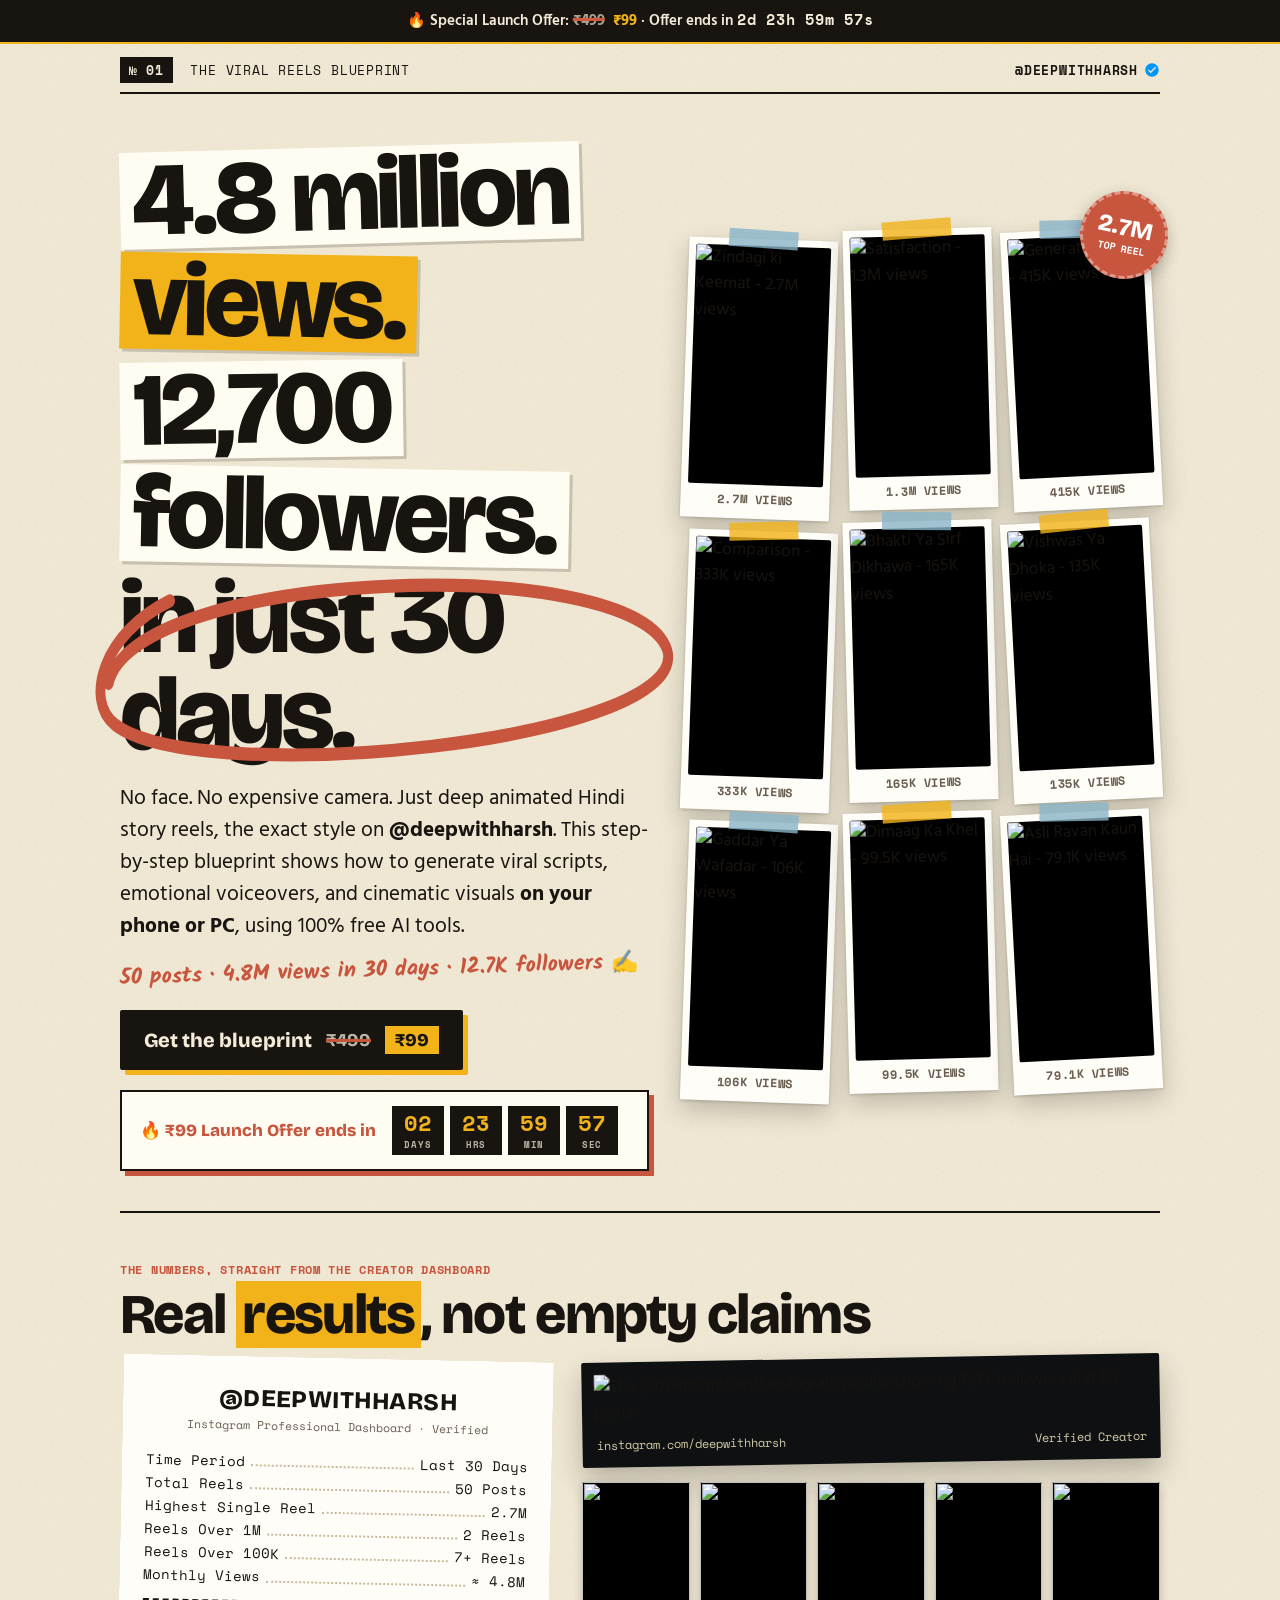
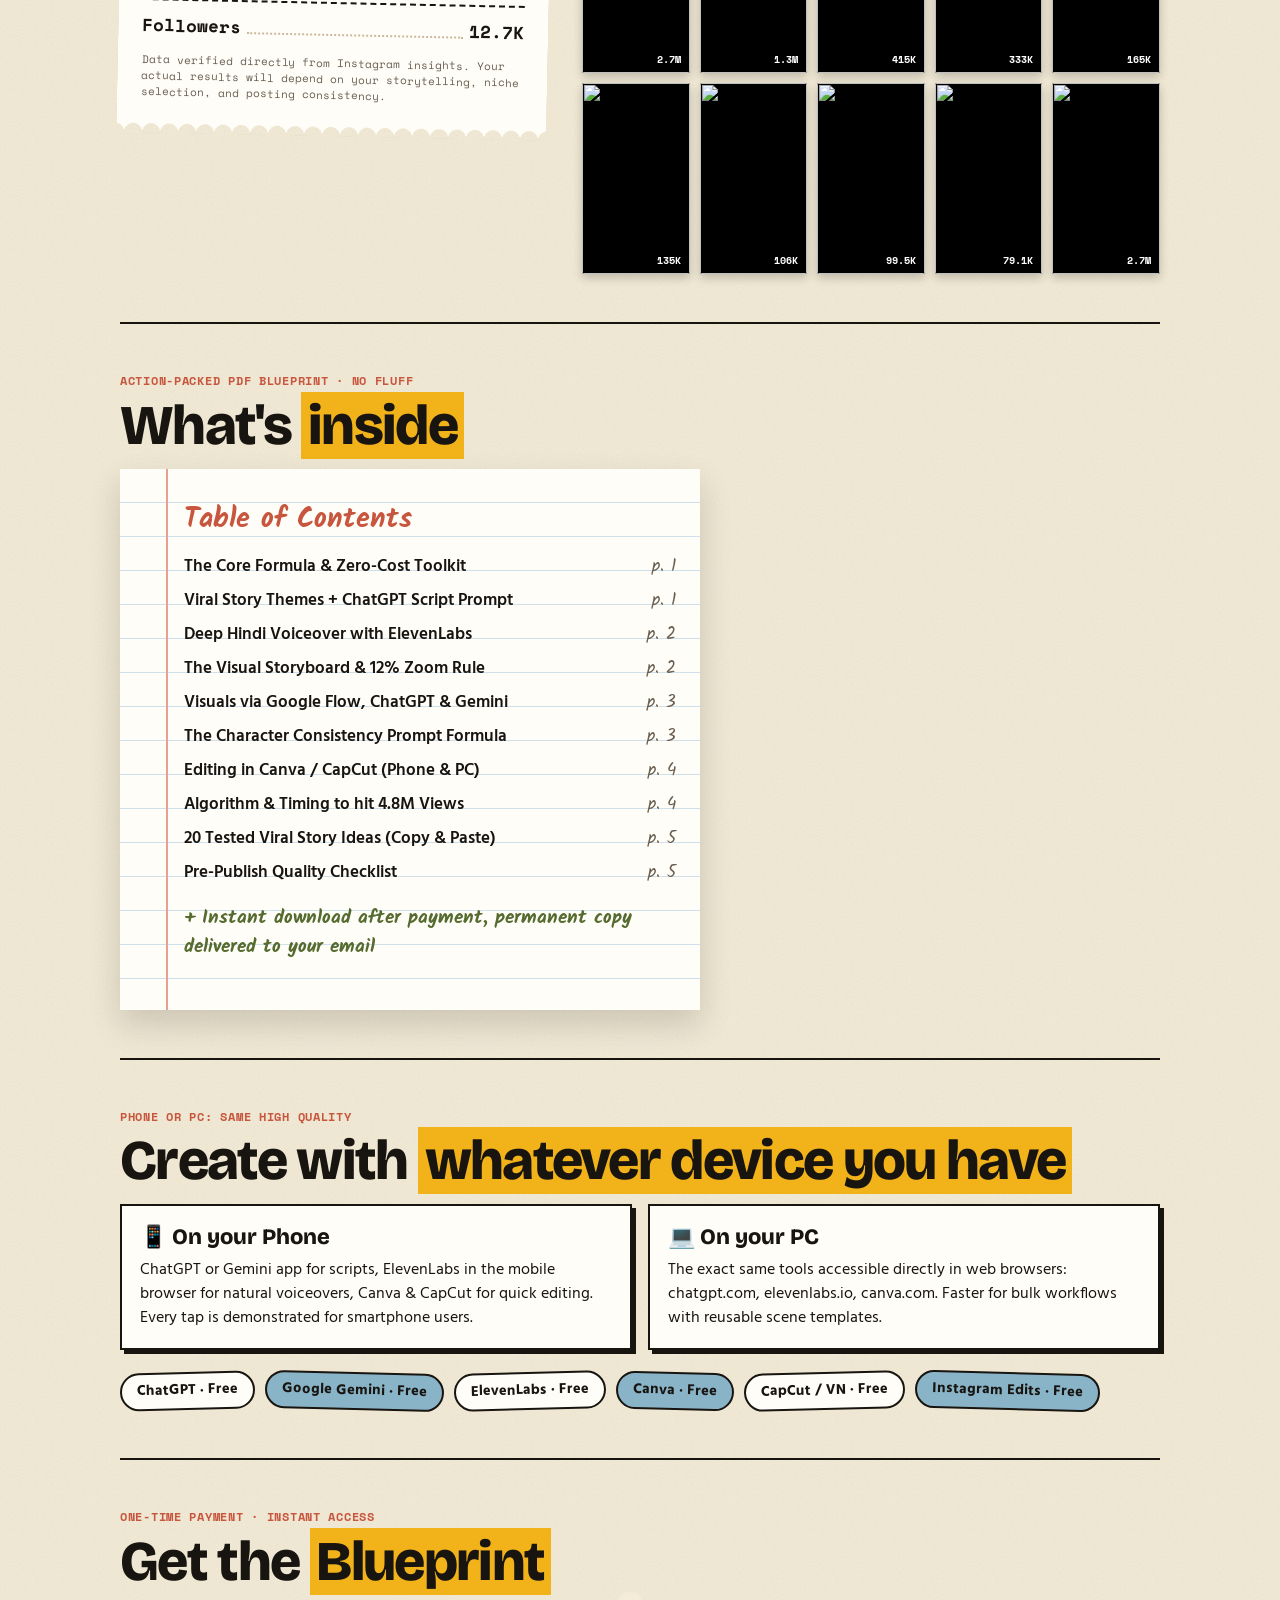
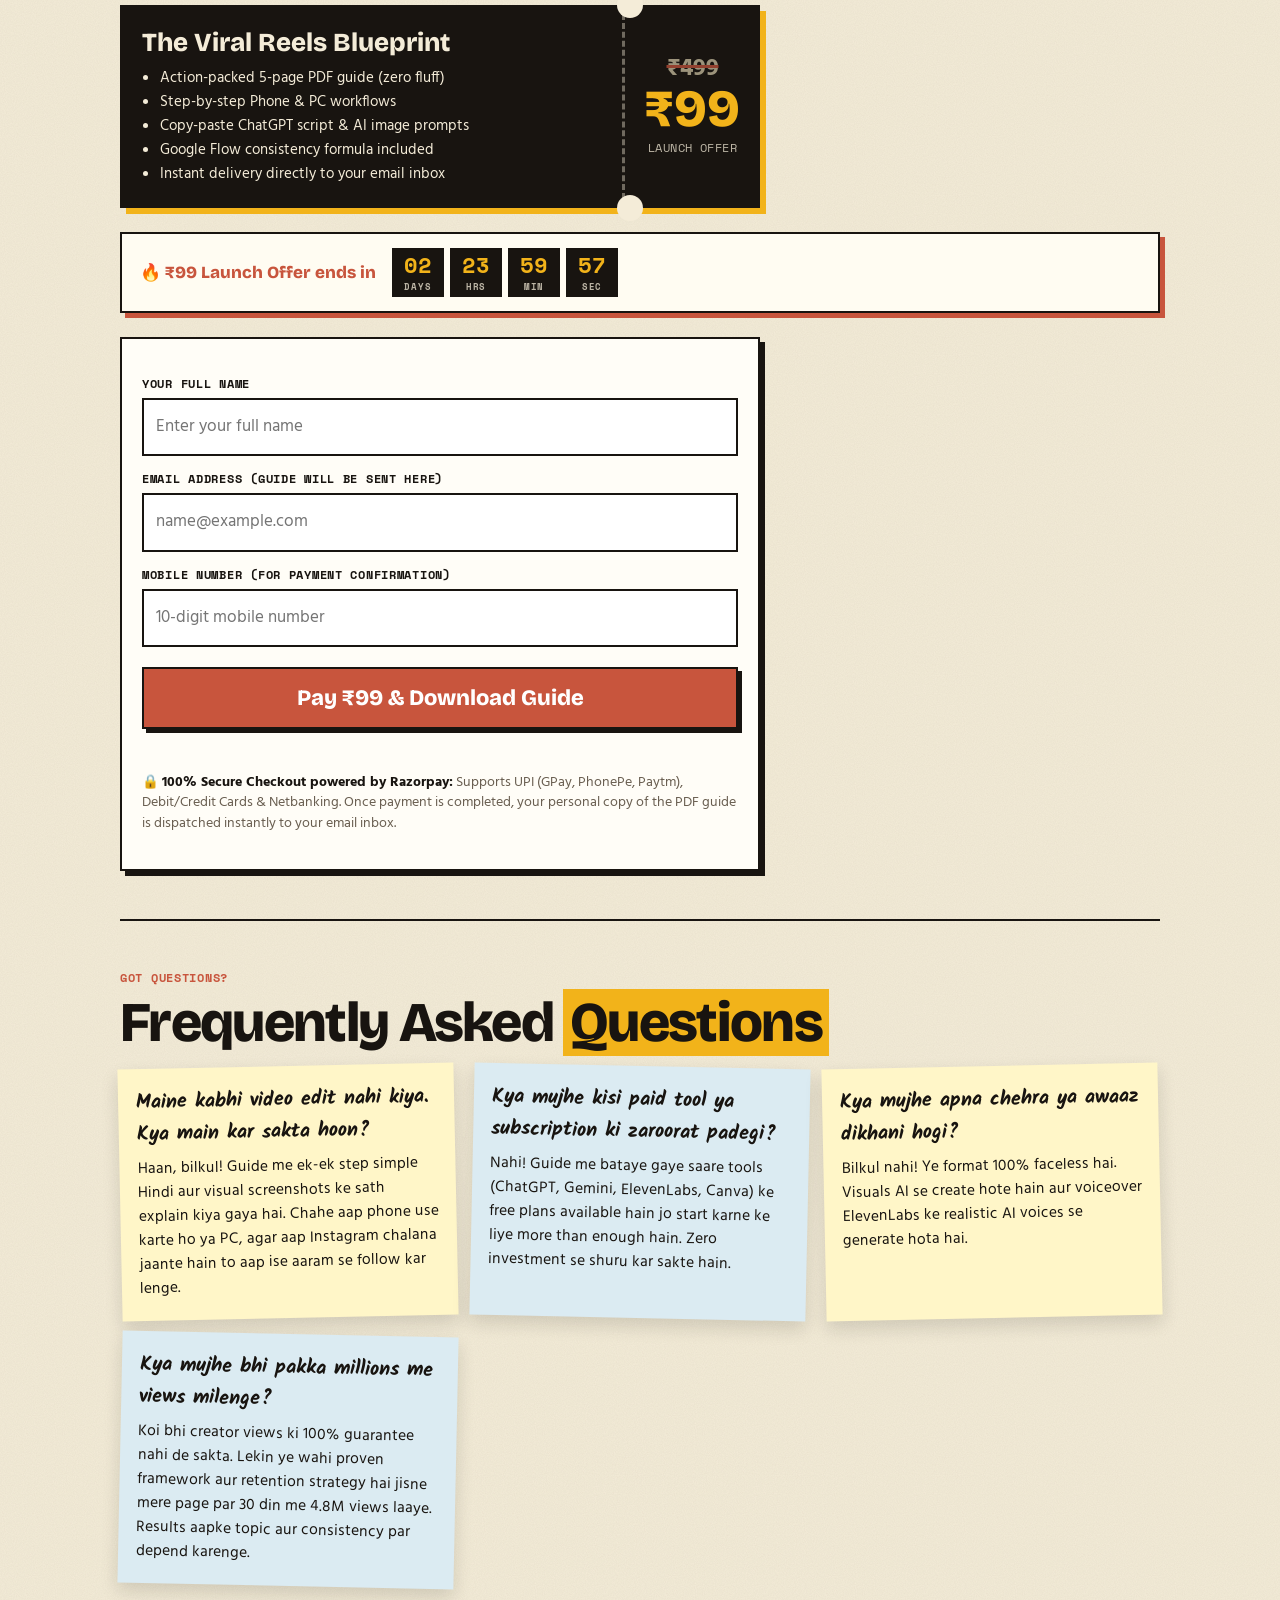
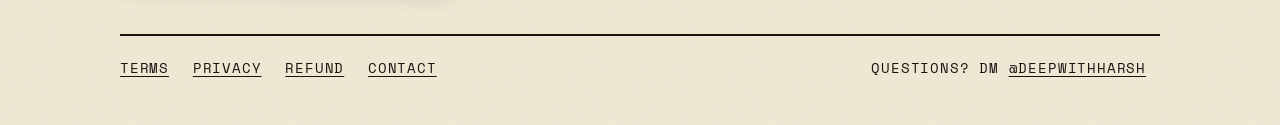
==== index.html @ 072a4748 "Add index.html" ====
<!doctype html>
<html lang="hi">
<head>
<meta charset="utf-8">
<meta name="viewport" content="width=device-width,initial-scale=1">
<title>The Viral Reels Blueprint · @deepwithharsh</title>
<meta name="description" content="How @deepwithharsh got 4.8 million views and 12,700 followers in just 30 days with illustrated Hindi story reels. Complete step-by-step blueprint on phone or PC. PDF guide, ₹99.">
<link rel="preconnect" href="https://fonts.googleapis.com">
<link rel="preconnect" href="https://fonts.gstatic.com" crossorigin>
<link href="https://fonts.googleapis.com/css2?family=Bricolage+Grotesque:opsz,wght@12..96,400;12..96,600;12..96,800&family=Hind:wght@400;600;700&family=Kalam:wght@700&family=Space+Mono:wght@400;700&display=swap" rel="stylesheet">
<style>
:root{
  --paper:#f4ecd8;
  --paper2:#ebdcc2;
  --ink:#181410;
  --mus:#f2b31a;
  --ter:#c8553d;
  --oli:#556b2f;
  --sky:#89b4c8;
  --muted:#695e50;
  --card-bg:#fffdf8;
}
*{box-sizing:border-box}
html{background:var(--paper);scroll-behavior:smooth}
body{
  margin:0;
  color:var(--ink);
  font:17px/1.55 Hind,system-ui,-apple-system,sans-serif;
  background:var(--paper);
  background-image:url("data:image/svg+xml,%3Csvg xmlns='http://www.w3.org/2000/svg' width='160' height='160'%3E%3Cfilter id='n'%3E%3CfeTurbulence type='fractalNoise' baseFrequency='.9' numOctaves='2' stitchTiles='stitch'/%3E%3CfeColorMatrix values='0 0 0 0 .1 0 0 0 0 .08 0 0 0 0 .05 0 0 0 .07 0'/%3E%3C/filter%3E%3Crect width='160' height='160' filter='url(%23n)'/%3E%3C/svg%3E");
  overflow-x:hidden;
}
a{color:inherit}
.wrap{max-width:1080px;margin:0 auto;padding:0 20px}
.mono{font-family:"Space Mono",monospace;letter-spacing:.06em;text-transform:uppercase}
.hand{font-family:Kalam,cursive}

/* Top Sticky Announcement Bar */
.dbar{
  background:var(--ink);
  color:var(--paper);
  text-align:center;
  font:600 15px/1.3 Hind,sans-serif;
  padding:10px 14px;
  position:sticky;
  top:0;
  z-index:100;
  border-bottom:2px solid var(--mus);
}
.dbar b{color:var(--mus);font-weight:700}
.dbar .was{color:#cfc4af;opacity:.8;text-decoration-color:#ff6b4a;margin-right:4px}
.was{text-decoration:line-through;text-decoration-color:var(--ter);text-decoration-thickness:3px;opacity:.7;font-weight:700}
.tmr{font-family:"Space Mono",monospace;font-weight:700;letter-spacing:.05em;white-space:nowrap}

/* Masthead */
.mast{
  border-bottom:2px solid var(--ink);
  display:flex;
  justify-content:space-between;
  align-items:center;
  gap:12px;
  padding:16px 0 12px;
  font-size:13px;
}
.mast b{
  background:var(--ink);
  color:var(--paper);
  padding:3px 9px;
  font-weight:700;
}
.mast .handle{
  display:flex;
  align-items:center;
  gap:6px;
  font-weight:700;
}
.mast .handle svg{width:16px;height:16px;fill:#0095f6}

/* Hero Section */
.hero{
  display:grid;
  gap:32px;
  padding:36px 0 16px;
}
.hero h1{
  font-family:"Bricolage Grotesque",sans-serif;
  font-weight:800;
  letter-spacing:-.035em;
  line-height:.93;
  font-size:clamp(48px,11vw,104px);
  margin:0;
}
.strip{
  display:inline-block;
  background:#fffcf2;
  padding:0 .12em;
  box-shadow:3px 3px 0 rgba(24,20,16,.18);
  margin:.05em 0;
}
.strip.y{background:var(--mus)}
.strip.r{background:var(--ter);color:#fffdf7}
.ring{position:relative;display:inline-block}
.ring svg{position:absolute;left:-8%;top:-14%;width:116%;height:128%;pointer-events:none}
.r1{transform:rotate(-1.5deg)}
.r2{transform:rotate(1deg)}
.r3{transform:rotate(-0.8deg)}

.hero p.lead{
  font-size:20.5px;
  line-height:1.55;
  max-width:580px;
  margin:20px 0 0;
}
.hero .note{
  font-size:22px;
  color:var(--ter);
  transform:rotate(-1.8deg);
  margin-top:12px;
  font-weight:700;
}
.cta{
  display:inline-flex;
  align-items:center;
  gap:14px;
  margin-top:22px;
  background:var(--ink);
  color:var(--paper);
  text-decoration:none;
  font:800 20px "Bricolage Grotesque";
  padding:16px 24px;
  border-radius:2px;
  box-shadow:5px 5px 0 var(--mus);
  transition:transform .15s,box-shadow .15s;
}
.cta:hover{
  transform:translate(-2px,-2px);
  box-shadow:7px 7px 0 var(--mus);
}
.cta span{
  background:var(--mus);
  color:var(--ink);
  padding:3px 10px;
  font-size:18px;
}
.cta span.was{
  background:none;
  padding:0;
  font-size:18px;
  color:var(--paper);
  opacity:.75;
  text-decoration-color:#ff6b4a;
}

/* Urgent Timer Box */
.dbox{
  margin:20px 0 24px;
  border:2px solid var(--ink);
  background:#fffcf2;
  box-shadow:5px 5px 0 var(--ter);
  padding:14px 18px;
  display:flex;
  flex-wrap:wrap;
  align-items:center;
  gap:10px 16px;
}
.dbox .lbl{
  font:800 17px "Bricolage Grotesque";
  color:var(--ter);
}
.dbox .cells{
  display:flex;
  gap:6px;
}
.dbox .cells div{
  background:var(--ink);
  color:var(--mus);
  min-width:52px;
  text-align:center;
  padding:6px 4px 4px;
  font:700 22px/1 "Space Mono",monospace;
}
.dbox .cells small{
  display:block;
  font:700 9px "Space Mono";
  color:var(--paper);
  opacity:.75;
  margin-top:4px;
  letter-spacing:.1em;
}

/* Collage of Polaroid Reels */
.collage{
  position:relative;
  display:grid;
  grid-template-columns:repeat(3,1fr);
  gap:12px;
  padding:18px 4px 34px;
}
.pol{
  position:relative;
  background:var(--card-bg);
  padding:7px 7px 10px;
  box-shadow:0 10px 24px rgba(24,20,16,.22),0 1px 3px rgba(0,0,0,.18);
  transition:transform .2s ease, box-shadow .2s ease;
}
.pol:hover{
  transform:scale(1.04) rotate(0deg) !important;
  z-index:10;
  box-shadow:0 16px 32px rgba(24,20,16,.3);
}
.pol .img-box{
  width:100%;
  aspect-ratio:400/710;
  overflow:hidden;
  background:#000;
  border-radius:2px;
}
.pol img{
  display:block;
  width:100%;
  height:100%;
  object-fit:cover;
  object-position:center;
}
/* Washi tape sticker */
.pol::before{
  content:"";
  position:absolute;
  top:-9px;
  left:50%;
  width:46%;
  height:18px;
  transform:translateX(-50%) rotate(-3deg);
  background:rgba(242,179,26,.8);
  box-shadow:0 1px 1px rgba(0,0,0,.1);
  z-index:2;
}
.pol:nth-child(even)::before{
  background:rgba(137,180,200,.8);
  transform:translateX(-50%) rotate(2deg);
}
.pol:nth-child(3n+1){transform:rotate(-3deg)}
.pol:nth-child(3n+2){transform:rotate(2deg) translateY(10px)}
.pol:nth-child(3n){transform:rotate(-1.5deg)}
.pol .tag-view{
  margin-top:6px;
  text-align:center;
  font:700 12px "Space Mono",monospace;
  color:var(--muted);
  letter-spacing:.05em;
}

.sticker{
  position:absolute;
  z-index:5;
  font:800 24px/1 "Bricolage Grotesque";
  background:var(--ter);
  color:#fff;
  border-radius:50%;
  width:88px;
  height:88px;
  display:flex;
  flex-direction:column;
  align-items:center;
  justify-content:center;
  text-align:center;
  transform:rotate(12deg);
  box-shadow:0 6px 16px rgba(0,0,0,.25);
  border:3px dashed rgba(255,255,255,.4);
}
.sticker small{
  display:block;
  font:700 10px "Space Mono";
  margin-top:2px;
}
.collage .sticker{
  right:-8px;
  top:-20px;
}

/* Sections */
.sec{
  padding:48px 0;
  border-top:2px solid var(--ink);
}
.sec h2{
  font:800 clamp(32px,6.5vw,56px)/.96 "Bricolage Grotesque";
  letter-spacing:-.03em;
  margin:0 0 16px;
}
.sec h2 em{
  font-style:normal;
  background:var(--mus);
  padding:0 .12em;
}
.kick{
  font-size:12px;
  color:var(--ter);
  margin-bottom:8px;
  font-weight:700;
}
.two{display:grid;gap:32px}

/* The Receipt Card */
.receipt{
  background:var(--card-bg);
  max-width:440px;
  padding:28px 24px 32px;
  font:14px/1.65 "Space Mono",monospace;
  box-shadow:0 14px 30px rgba(24,20,16,.18);
  position:relative;
  transform:rotate(1.2deg);
  -webkit-mask:radial-gradient(9px at 50% 100%,#0000 98%,#000) 50% 100%/18px 100% repeat-x;
  mask:radial-gradient(9px at 50% 100%,#0000 98%,#000) 50% 100%/18px 100% repeat-x;
}
.receipt h3{
  font:800 24px "Bricolage Grotesque";
  text-align:center;
  margin:0 0 4px;
  letter-spacing:.02em;
}
.receipt .c{
  text-align:center;
  color:var(--muted);
  font-size:11.5px;
  margin-bottom:14px;
}
.row{display:flex;gap:6px}
.row span:nth-child(2){
  flex:1;
  border-bottom:2px dotted #c9b99c;
  transform:translateY(-6px);
}
.row.total{
  font-weight:700;
  font-size:17.5px;
  border-top:2px dashed var(--ink);
  margin-top:12px;
  padding-top:10px;
  color:var(--ink);
}
.receipt .src{
  font-size:11px;
  color:var(--muted);
  margin-top:14px;
  line-height:1.45;
}

/* Proof Block */
.proof{
  background:#0f1012;
  padding:12px;
  transform:rotate(-1deg);
  box-shadow:0 14px 28px rgba(24,20,16,.25);
  border-radius:2px;
}
.proof img{
  width:100%;
  display:block;
  border-radius:2px;
}
.proof p{
  color:#d4caa9;
  font:12px "Space Mono";
  margin:9px 2px 2px;
  display:flex;
  justify-content:space-between;
}
.wall{
  display:grid;
  grid-template-columns:repeat(5,1fr);
  gap:10px;
  margin-top:20px;
}
.wall-card{
  background:#000;
  aspect-ratio:400/710;
  overflow:hidden;
  border-radius:2px;
  box-shadow:0 4px 10px rgba(0,0,0,.2);
  position:relative;
}
.wall-card img{
  width:100%;
  height:100%;
  object-fit:cover;
  display:block;
}
.wall-card .badge{
  position:absolute;
  bottom:4px;
  right:4px;
  background:rgba(0,0,0,.8);
  color:#fff;
  font:700 10px "Space Mono";
  padding:2px 5px;
  border-radius:2px;
}

/* Notebook TOC */
.note-page{
  background:var(--card-bg);
  max-width:580px;
  padding:28px 24px 28px 64px;
  position:relative;
  box-shadow:0 14px 30px rgba(24,20,16,.16);
  background-image:linear-gradient(90deg,transparent 46px,#e9a092 46px,#e9a092 48px,transparent 48px),repeating-linear-gradient(#fffdf7 0 33px,#cfe0ea 33px 34px);
}
.note-page h3{
  font:700 28px Kalam,cursive;
  margin:0 0 8px;
  color:var(--ter);
}
.toc{list-style:none;margin:0;padding:0}
.toc li{
  display:flex;
  justify-content:space-between;
  gap:10px;
  line-height:34px;
  font-size:16.5px;
}
.toc li b{font-weight:600}
.toc li i{
  font-style:normal;
  font-family:Kalam,cursive;
  color:var(--muted);
  white-space:nowrap;
}
.bonus{
  font-family:Kalam,cursive;
  color:var(--oli);
  font-size:19px;
  margin-top:14px;
  font-weight:700;
}

/* Device Breakdown */
.dev{
  display:grid;
  grid-template-columns:1fr 1fr;
  gap:16px;
  margin-top:10px;
}
.card{
  border:2px solid var(--ink);
  background:#fffdf7;
  padding:18px;
  box-shadow:4px 4px 0 var(--ink);
}
.card h4{
  font:800 22px "Bricolage Grotesque";
  margin:0 0 8px;
}
.card p{margin:0;font-size:15.5px;line-height:1.55}
.tools{
  display:flex;
  flex-wrap:wrap;
  gap:10px;
  margin-top:22px;
}
.tools span{
  border:2px solid var(--ink);
  border-radius:30px;
  padding:6px 15px;
  font-weight:700;
  background:#fffdf7;
  font-size:14.5px;
}
.tools span:nth-child(odd){transform:rotate(-1.5deg)}
.tools span:nth-child(even){transform:rotate(1.5deg);background:var(--sky)}

/* Ticket & Checkout Form */
.ticket{
  display:grid;
  grid-template-columns:1fr auto;
  max-width:640px;
  background:var(--ink);
  color:var(--paper);
  position:relative;
  margin:12px 0 24px;
  box-shadow:6px 6px 0 var(--mus);
}
.ticket .l{padding:24px 22px 22px}
.ticket .r{
  border-left:3px dashed rgba(244,236,216,.4);
  padding:22px 20px;
  display:flex;
  flex-direction:column;
  justify-content:center;
  align-items:center;
  min-width:130px;
  text-align:center;
}
.ticket .r .was{
  display:block;
  font-size:24px;
  line-height:1;
  margin-bottom:2px;
  color:#d4caa9;
}
.ticket .r b{
  font:800 52px/1 "Bricolage Grotesque";
  color:var(--mus);
}
.ticket .r .ot{
  font:11.5px "Space Mono";
  font-style:normal;
  opacity:.75;
  margin-top:4px;
  letter-spacing:.04em;
}
.ticket h3{
  font:800 26px/1.05 "Bricolage Grotesque";
  margin:0 0 10px;
}
.ticket ul{margin:0;padding-left:18px;font-size:15px;line-height:1.6}
.ticket::before,.ticket::after{
  content:"";
  position:absolute;
  width:26px;
  height:26px;
  border-radius:50%;
  background:var(--paper);
  right:117px;
}
.ticket::before{top:-13px}
.ticket::after{bottom:-13px}

form{
  max-width:640px;
  background:#fffdf7;
  border:2px solid var(--ink);
  padding:22px 20px;
  box-shadow:5px 5px 0 var(--ink);
}
label{
  display:block;
  font:700 12px "Space Mono";
  letter-spacing:.06em;
  text-transform:uppercase;
  margin:14px 0 6px;
}
input{
  width:100%;
  font:inherit;
  font-size:17px;
  padding:14px 12px;
  border:2px solid var(--ink);
  background:#fff;
  border-radius:0;
}
input:focus{outline:3px solid var(--mus);outline-offset:0}
button.pay{
  width:100%;
  margin-top:20px;
  background:var(--ter);
  color:#fff;
  border:2px solid var(--ink);
  font:800 22px "Bricolage Grotesque";
  padding:16px;
  cursor:pointer;
  box-shadow:4px 4px 0 var(--ink);
  transition:transform .12s, box-shadow .12s, background .12s;
}
button.pay:hover{
  transform:translate(-2px,-2px);
  box-shadow:6px 6px 0 var(--ink);
  background:#b34029;
}
button.pay:disabled{opacity:.65;cursor:not-allowed}
.err{color:#a3261b;min-height:22px;margin-top:10px;font-weight:700}
.fine{font-size:13.5px;color:var(--muted);margin-top:12px;line-height:1.5}
.fine b{color:var(--ink)}

/* FAQ Section */
.faq{
  display:grid;
  gap:16px;
  grid-template-columns:repeat(auto-fit,minmax(250px,1fr));
  margin-top:14px;
}
.faq div{
  background:#fff6c8;
  padding:18px 18px 20px;
  box-shadow:0 8px 18px rgba(24,20,16,.14);
  font-size:15.5px;
  line-height:1.55;
}
.faq div:nth-child(2n){
  background:#dbebf2;
  transform:rotate(1.2deg);
}
.faq div:nth-child(2n+1){
  transform:rotate(-1.2deg);
}
.faq b{
  display:block;
  font:700 20px Kalam,cursive;
  margin-bottom:6px;
  color:var(--ink);
}

/* Footer */
footer{
  border-top:2px solid var(--ink);
  padding:22px 0 46px;
  font-size:13.5px;
  display:flex;
  flex-wrap:wrap;
  gap:14px;
  justify-content:space-between;
}
footer a{
  margin-right:14px;
  text-decoration:underline;
  text-underline-offset:3px;
}
footer a:hover{color:var(--ter)}

/* Responsive adjustments */
@media (min-width:860px){
  .hero{grid-template-columns:1.05fr .95fr;align-items:center;padding-top:48px}
  .two{grid-template-columns:430px 1fr;align-items:start}
}
@media (max-width:560px){
  body{font-size:16px}
  .hero h1{font-size:clamp(44px,12vw,68px)}
  .hero p.lead{font-size:18px}
  .note-page{padding-left:56px}
  .dev{grid-template-columns:1fr}
  .wall{grid-template-columns:repeat(5,1fr);gap:6px}
  .ticket .r{min-width:105px}
  .ticket .r b{font-size:42px}
  .ticket::before,.ticket::after{right:92px}
}
#buy{scroll-margin-top:60px}
</style>
</head>
<body>

<!-- Top Sticky Launch Price Announcement -->
<div class="dbar">
  🔥 Special Launch Offer: <span class="was">₹499</span> <b>₹99</b> · Offer ends in <span class="tmr" data-t="short">--</span>
</div>

<div class="wrap">
  <!-- Masthead -->
  <div class="mast mono">
    <span><b>№ 01</b>&nbsp; The Viral Reels Blueprint</span>
    <span class="handle">
      @deepwithharsh
      <svg viewBox="0 0 24 24" title="Verified Creator"><path d="M12 2C6.5 2 2 6.5 2 12s4.5 10 10 10 10-4.5 10-10S17.5 2 12 2zm-1.9 14.7l-4.2-4.2 1.4-1.4 2.8 2.8 6.8-6.8 1.4 1.4-8.2 8.2z"/></svg>
    </span>
  </div>

  <!-- Hero Section -->
  <section class="hero">
    <div>
      <h1>
        <span class="strip r1">4.8 million</span><br>
        <span class="strip y r2">views.</span> <span class="strip r3">12,700</span><br>
        <span class="strip r2">followers.</span><br>
        <span class="ring">in just 30 days.<svg viewBox="0 0 200 60" preserveAspectRatio="none"><path d="M10 34 C 18 6, 182 2, 192 26 C 200 48, 40 60, 12 44 C 2 38, 8 22, 30 14" fill="none" stroke="#c8553d" stroke-width="3.2" stroke-linecap="round"/></svg></span>
      </h1>
      
      <p class="lead">
        No face. No expensive camera. Just deep animated Hindi story reels, the exact style on <b>@deepwithharsh</b>. This step-by-step blueprint shows how to generate viral scripts, emotional voiceovers, and cinematic visuals <b>on your phone or PC</b>, using 100% free AI tools.
      </p>
      
      <div class="note hand">50 posts · 4.8M views in 30 days · 12.7K followers ✍️</div>
      
      <a class="cta" href="#buy">Get the blueprint <span class="was">₹499</span><span>₹99</span></a>
      
      <div class="dbox">
        <span class="lbl">🔥 ₹99 Launch Offer ends in</span>
        <div class="cells tmr" data-t="cells"></div>
      </div>
    </div>

    <!-- 9 Polaroid Reels Collage -->
    <div class="collage" aria-label="Most viewed reels from @deepwithharsh">
      <div class="sticker">2.7M<small>TOP REEL</small></div>
      
      <div class="pol">
        <div class="img-box"><img src="assets/r1.jpg" alt="Zindagi ki Keemat - 2.7M views"></div>
        <div class="tag-view">2.7M VIEWS</div>
      </div>
      <div class="pol">
        <div class="img-box"><img src="assets/r2.jpg" alt="Satisfaction - 1.3M views"></div>
        <div class="tag-view">1.3M VIEWS</div>
      </div>
      <div class="pol">
        <div class="img-box"><img src="assets/r3.jpg" alt="Generation Gap - 415K views"></div>
        <div class="tag-view">415K VIEWS</div>
      </div>
      <div class="pol">
        <div class="img-box"><img src="assets/r4.jpg" alt="Comparison - 333K views"></div>
        <div class="tag-view">333K VIEWS</div>
      </div>
      <div class="pol">
        <div class="img-box"><img src="assets/r5.jpg" alt="Bhakti Ya Sirf Dikhawa - 165K views"></div>
        <div class="tag-view">165K VIEWS</div>
      </div>
      <div class="pol">
        <div class="img-box"><img src="assets/r6.jpg" alt="Vishwas Ya Dhoka - 135K views"></div>
        <div class="tag-view">135K VIEWS</div>
      </div>
      <div class="pol">
        <div class="img-box"><img src="assets/r7.jpg" alt="Gaddar Ya Wafadar - 106K views"></div>
        <div class="tag-view">106K VIEWS</div>
      </div>
      <div class="pol">
        <div class="img-box"><img src="assets/r8.jpg" alt="Dimaag Ka Khel - 99.5K views"></div>
        <div class="tag-view">99.5K VIEWS</div>
      </div>
      <div class="pol">
        <div class="img-box"><img src="assets/r9.jpg" alt="Asli Ravan Kaun Hai - 79.1K views"></div>
        <div class="tag-view">79.1K VIEWS</div>
      </div>
    </div>
  </section>

  <!-- Real Results Section -->
  <section class="sec">
    <div class="kick mono">The numbers, straight from the creator dashboard</div>
    <h2>Real <em>results</em>, not empty claims</h2>
    <div class="two">
      
      <!-- Receipt Card -->
      <div class="receipt">
        <h3>@DEEPWITHHARSH</h3>
        <div class="c">Instagram Professional Dashboard · Verified</div>
        <div class="row"><span>Time Period</span><span></span><span>Last 30 Days</span></div>
        <div class="row"><span>Total Reels</span><span></span><span>50 Posts</span></div>
        <div class="row"><span>Highest Single Reel</span><span></span><span>2.7M</span></div>
        <div class="row"><span>Reels Over 1M</span><span></span><span>2 Reels</span></div>
        <div class="row"><span>Reels Over 100K</span><span></span><span>7+ Reels</span></div>
        <div class="row"><span>Monthly Views</span><span></span><span>≈ 4.8M</span></div>
        <div class="row total"><span>Followers</span><span></span><span>12.7K</span></div>
        <div class="src">Data verified directly from Instagram insights. Your actual results will depend on your storytelling, niche selection, and posting consistency.</div>
      </div>

      <!-- Profile Proof & Wall -->
      <div>
        <div class="proof">
          <img src="assets/profile.jpg" alt="The @deepwithharsh Instagram profile showing 12.7k followers and 50 posts">
          <p>
            <span>instagram.com/deepwithharsh</span>
            <span>Verified Creator</span>
          </p>
        </div>
        
        <div class="wall" aria-label="Top performing reels grid">
          <div class="wall-card"><img src="assets/r1.jpg" alt=""><div class="badge">2.7M</div></div>
          <div class="wall-card"><img src="assets/r2.jpg" alt=""><div class="badge">1.3M</div></div>
          <div class="wall-card"><img src="assets/r3.jpg" alt=""><div class="badge">415K</div></div>
          <div class="wall-card"><img src="assets/r4.jpg" alt=""><div class="badge">333K</div></div>
          <div class="wall-card"><img src="assets/r5.jpg" alt=""><div class="badge">165K</div></div>
          <div class="wall-card"><img src="assets/r6.jpg" alt=""><div class="badge">135K</div></div>
          <div class="wall-card"><img src="assets/r7.jpg" alt=""><div class="badge">106K</div></div>
          <div class="wall-card"><img src="assets/r8.jpg" alt=""><div class="badge">99.5K</div></div>
          <div class="wall-card"><img src="assets/r9.jpg" alt=""><div class="badge">79.1K</div></div>
          <div class="wall-card"><img src="assets/r1.jpg" alt=""><div class="badge">2.7M</div></div>
        </div>
      </div>
      
    </div>
  </section>

  <!-- Table of Contents Section -->
  <section class="sec">
    <div class="kick mono">Action-Packed PDF Blueprint · No Fluff</div>
    <h2>What's <em>inside</em></h2>
    <div class="note-page">
      <h3>Table of Contents</h3>
      <ul class="toc">
        <li><b>The Core Formula &amp; Zero-Cost Toolkit</b><i>p. 1</i></li>
        <li><b>Viral Story Themes + ChatGPT Script Prompt</b><i>p. 1</i></li>
        <li><b>Deep Hindi Voiceover with ElevenLabs</b><i>p. 2</i></li>
        <li><b>The Visual Storyboard &amp; 12% Zoom Rule</b><i>p. 2</i></li>
        <li><b>Visuals via Google Flow, ChatGPT &amp; Gemini</b><i>p. 3</i></li>
        <li><b>The Character Consistency Prompt Formula</b><i>p. 3</i></li>
        <li><b>Editing in Canva / CapCut (Phone &amp; PC)</b><i>p. 4</i></li>
        <li><b>Algorithm &amp; Timing to hit 4.8M Views</b><i>p. 4</i></li>
        <li><b>20 Tested Viral Story Ideas (Copy &amp; Paste)</b><i>p. 5</i></li>
        <li><b>Pre-Publish Quality Checklist</b><i>p. 5</i></li>
      </ul>
      <p class="bonus">+ Instant download after payment, permanent copy delivered to your email</p>
    </div>
  </section>

  <!-- Devices & Tools Section -->
  <section class="sec">
    <div class="kick mono">Phone or PC: Same High Quality</div>
    <h2>Create with <em>whatever device you have</em></h2>
    <div class="dev">
      <div class="card">
        <h4>📱 On your Phone</h4>
        <p>ChatGPT or Gemini app for scripts, ElevenLabs in the mobile browser for natural voiceovers, Canva &amp; CapCut for quick editing. Every tap is demonstrated for smartphone users.</p>
      </div>
      <div class="card">
        <h4>💻 On your PC</h4>
        <p>The exact same tools accessible directly in web browsers: chatgpt.com, elevenlabs.io, canva.com. Faster for bulk workflows with reusable scene templates.</p>
      </div>
    </div>
    <div class="tools">
      <span>ChatGPT · Free</span>
      <span>Google Gemini · Free</span>
      <span>ElevenLabs · Free</span>
      <span>Canva · Free</span>
      <span>CapCut / VN · Free</span>
      <span>Instagram Edits · Free</span>
    </div>
  </section>

  <!-- Checkout Section -->
  <section class="sec" id="buy">
    <div class="kick mono">One-Time Payment · Instant Access</div>
    <h2>Get the <em>Blueprint</em></h2>
    
    <div class="ticket">
      <div class="l">
        <h3>The Viral Reels Blueprint</h3>
        <ul>
          <li>Action-packed 5-page PDF guide (zero fluff)</li>
          <li>Step-by-step Phone &amp; PC workflows</li>
          <li>Copy-paste ChatGPT script &amp; AI image prompts</li>
          <li>Google Flow consistency formula included</li>
          <li>Instant delivery directly to your email inbox</li>
        </ul>
      </div>
      <div class="r">
        <span class="was">₹499</span>
        <b>₹99</b>
        <em class="ot" id="ot">LAUNCH OFFER</em>
      </div>
    </div>

    <div class="dbox">
      <span class="lbl">🔥 ₹99 Launch Offer ends in</span>
      <div class="cells tmr" data-t="cells"></div>
    </div>

    <form id="form" novalidate>
      <label for="name">Your Full Name</label>
      <input id="name" name="name" type="text" autocomplete="name" placeholder="Enter your full name" required>

      <label for="email">Email Address (Guide will be sent here)</label>
      <input id="email" name="email" type="email" autocomplete="email" placeholder="name@example.com" required>

      <label for="phone">Mobile Number (For payment confirmation)</label>
      <input id="phone" name="phone" type="tel" inputmode="numeric" autocomplete="tel" placeholder="10-digit mobile number" required>

      <button class="pay" id="pay" type="submit">Pay ₹99 &amp; Download Guide</button>
      <div class="err" id="err"></div>
      
      <p class="fine">
        🔒 <b>100% Secure Checkout powered by Razorpay:</b> Supports UPI (GPay, PhonePe, Paytm), Debit/Credit Cards &amp; Netbanking. Once payment is completed, your personal copy of the PDF guide is dispatched instantly to your email inbox.
      </p>
    </form>
  </section>

  <!-- FAQ Section -->
  <section class="sec">
    <div class="kick mono">Got Questions?</div>
    <h2>Frequently Asked <em>Questions</em></h2>
    <div class="faq">
      <div>
        <b>Maine kabhi video edit nahi kiya. Kya main kar sakta hoon?</b>
        Haan, bilkul! Guide me ek-ek step simple Hindi aur visual screenshots ke sath explain kiya gaya hai. Chahe aap phone use karte ho ya PC, agar aap Instagram chalana jaante hain to aap ise aaram se follow kar lenge.
      </div>
      <div>
        <b>Kya mujhe kisi paid tool ya subscription ki zaroorat padegi?</b>
        Nahi! Guide me bataye gaye saare tools (ChatGPT, Gemini, ElevenLabs, Canva) ke free plans available hain jo start karne ke liye more than enough hain. Zero investment se shuru kar sakte hain.
      </div>
      <div>
        <b>Kya mujhe apna chehra ya awaaz dikhani hogi?</b>
        Bilkul nahi! Ye format 100% faceless hai. Visuals AI se create hote hain aur voiceover ElevenLabs ke realistic AI voices se generate hota hai.
      </div>
      <div>
        <b>Kya mujhe bhi pakka millions me views milenge?</b>
        Koi bhi creator views ki 100% guarantee nahi de sakta. Lekin ye wahi proven framework aur retention strategy hai jisne mere page par 30 din me 4.8M views laaye. Results aapke topic aur consistency par depend karenge.
      </div>
    </div>
  </section>

  <!-- Footer -->
  <footer class="mono">
    <div>
      <a href="terms.html">Terms</a>
      <a href="privacy.html">Privacy</a>
      <a href="refund.html">Refund</a>
      <a href="contact.html">Contact</a>
    </div>
    <div>
      Questions? DM <a href="https://www.instagram.com/deepwithharsh/" target="_blank" rel="noopener">@deepwithharsh</a>
    </div>
  </footer>
</div>

<!-- Configuration & Scripts -->
<script src="config.js"></script>
<script>
// Countdown Timer (Default 3 days rolling or fixed offer end date)
(function () {
  const S = window.SHOP || {};
  let targetDate = S.offerEnd ? new Date(S.offerEnd).getTime() : (Date.now() + 3 * 864e5);
  const pad = (n) => String(n).padStart(2, "0");

  function tick() {
    const left = targetDate - Date.now();
    if (left <= 0) {
      document.querySelectorAll(".tmr").forEach(el => el.textContent = "OFFER CLOSING SOON");
      return;
    }
    const d = Math.floor(left / 864e5);
    const h = Math.floor((left / 36e5) % 24);
    const m = Math.floor((left / 6e4) % 60);
    const sec = Math.floor((left / 1e3) % 60);

    document.querySelectorAll(".tmr").forEach((el) => {
      if (el.dataset.t === "cells") {
        el.innerHTML = [
          [d, "DAYS"],
          [h, "HRS"],
          [m, "MIN"],
          [sec, "SEC"]
        ].map(([v, l]) => `<div>${pad(v)}<small>${l}</small></div>`).join("");
      } else {
        el.textContent = (d ? d + "d " : "") + pad(h) + "h " + pad(m) + "m " + pad(sec) + "s";
      }
    });
    setTimeout(tick, 1000);
  }
  tick();
})();
</script>

<script>
// Form Submission & Checkout handling
(function () {
  const S = window.SHOP || {};
  const $ = (id) => document.getElementById(id);

  $("form").addEventListener("submit", async (e) => {
    e.preventDefault();
    const name = $("name").value.trim();
    const email = $("email").value.trim();
    const phone = $("phone").value.trim();

    if (!name || !email || !phone) {
      $("err").textContent = "Please fill in all fields.";
      return;
    }

    if (!/^\S+@\S+\.\S+$/.test(email)) {
      $("err").textContent = "Please enter a valid email address.";
      return;
    }

    if (!/^\d{10}$/.test(phone.replace(/\D/g, ""))) {
      $("err").textContent = "Please enter a valid 10-digit mobile number.";
      return;
    }

    $("err").textContent = "";
    $("pay").disabled = true;
    $("pay").textContent = "Opening secure payment…";

    try {
      if (!S.api || S.api === "YOUR_GOOGLE_APPS_SCRIPT_URL_HERE") {
        // DEMO / TEST MODE
        setTimeout(() => {
          alert("Demo Mode: Checkout is working! Once you paste your Razorpay / Google Apps Script URL in config.js, it will redirect directly to the live UPI/Razorpay payment page.");
          $("pay").disabled = false;
          $("pay").textContent = "Pay ₹99 & Download Guide";
        }, 1000);
        return;
      }

      const res = await fetch(S.api, {
        method: "POST",
        body: JSON.stringify({
          action: "buyGuide",
          product: "deep99",
          name: name,
          email: email,
          phone: phone,
          price: S.price || 99
        })
      });

      const data = await res.json();
      if (!data.url) throw new Error(data.error || "Unable to initiate payment. Please try again.");
      window.location.href = data.url;

    } catch (err) {
      $("err").textContent = err.message || "Something went wrong. Please try again.";
      $("pay").disabled = false;
      $("pay").textContent = "Pay ₹99 & Download Guide";
    }
  });
})();
</script>

</body>
</html>
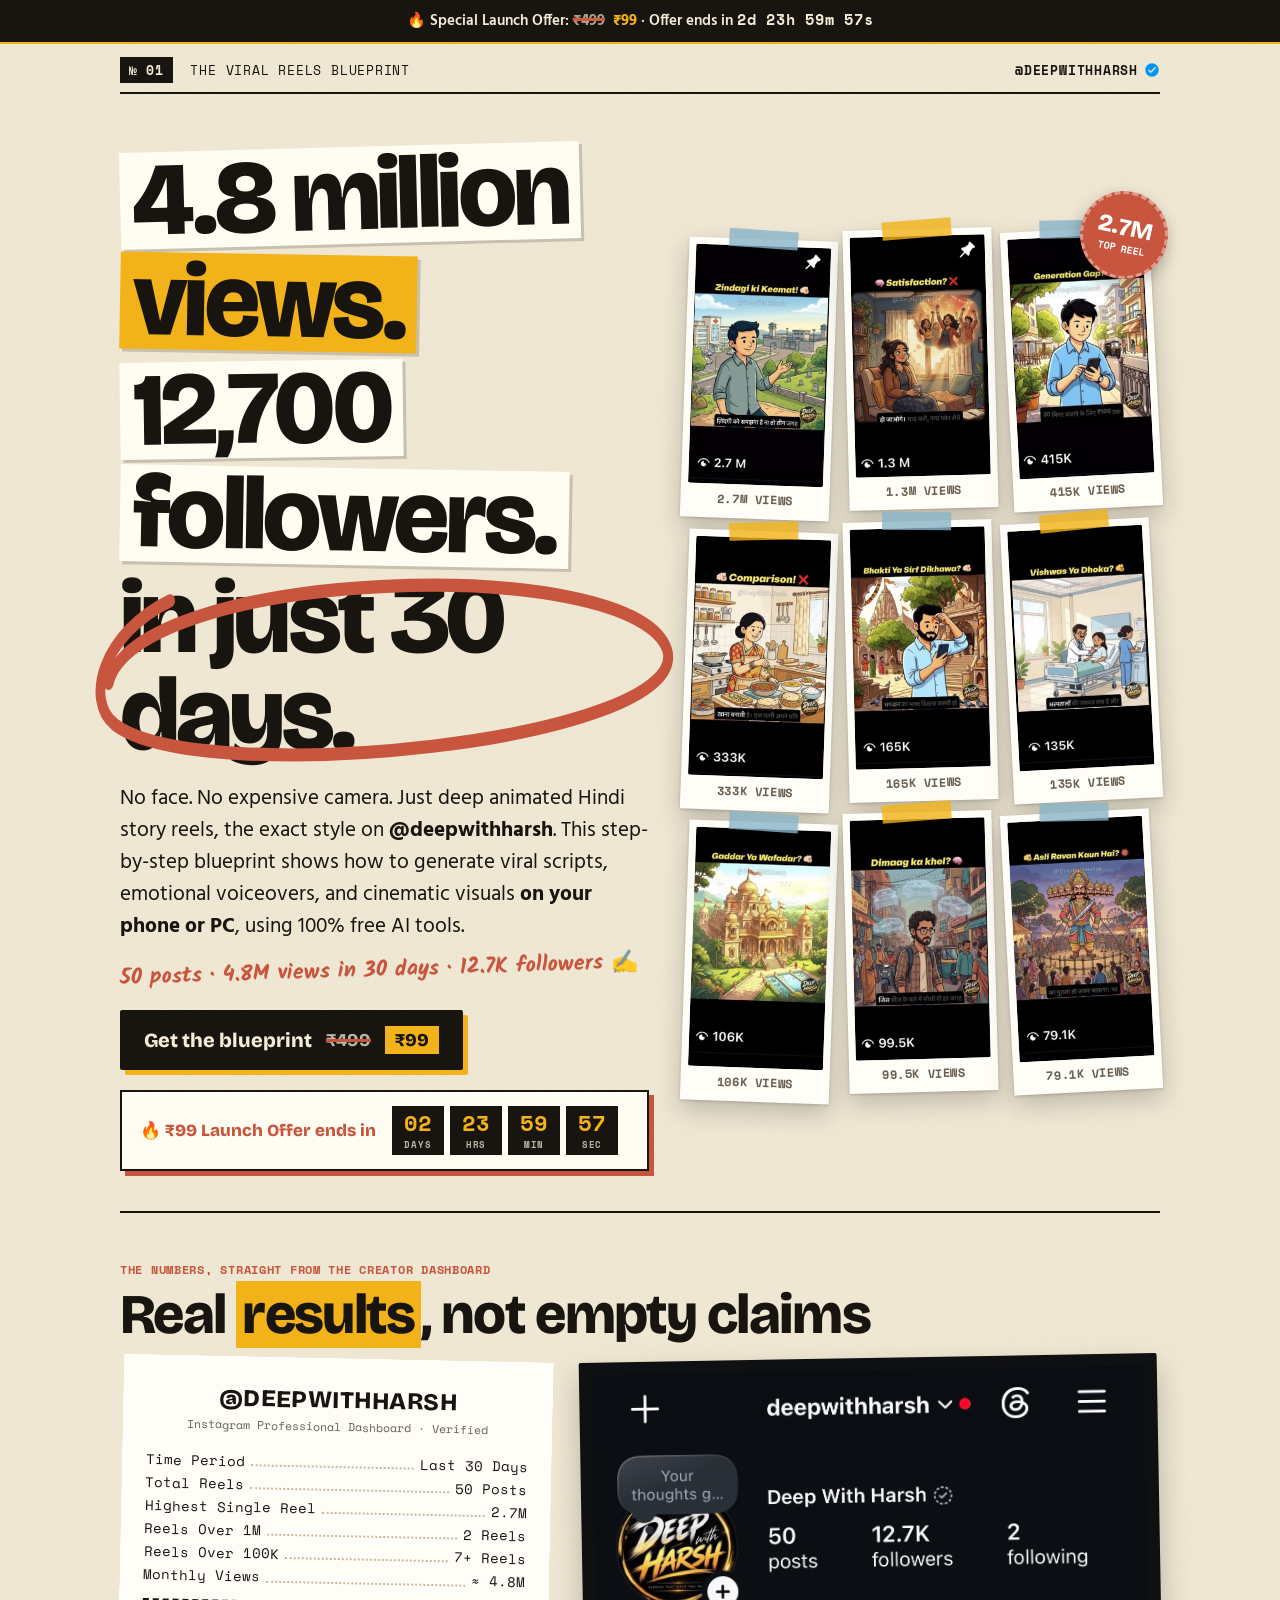
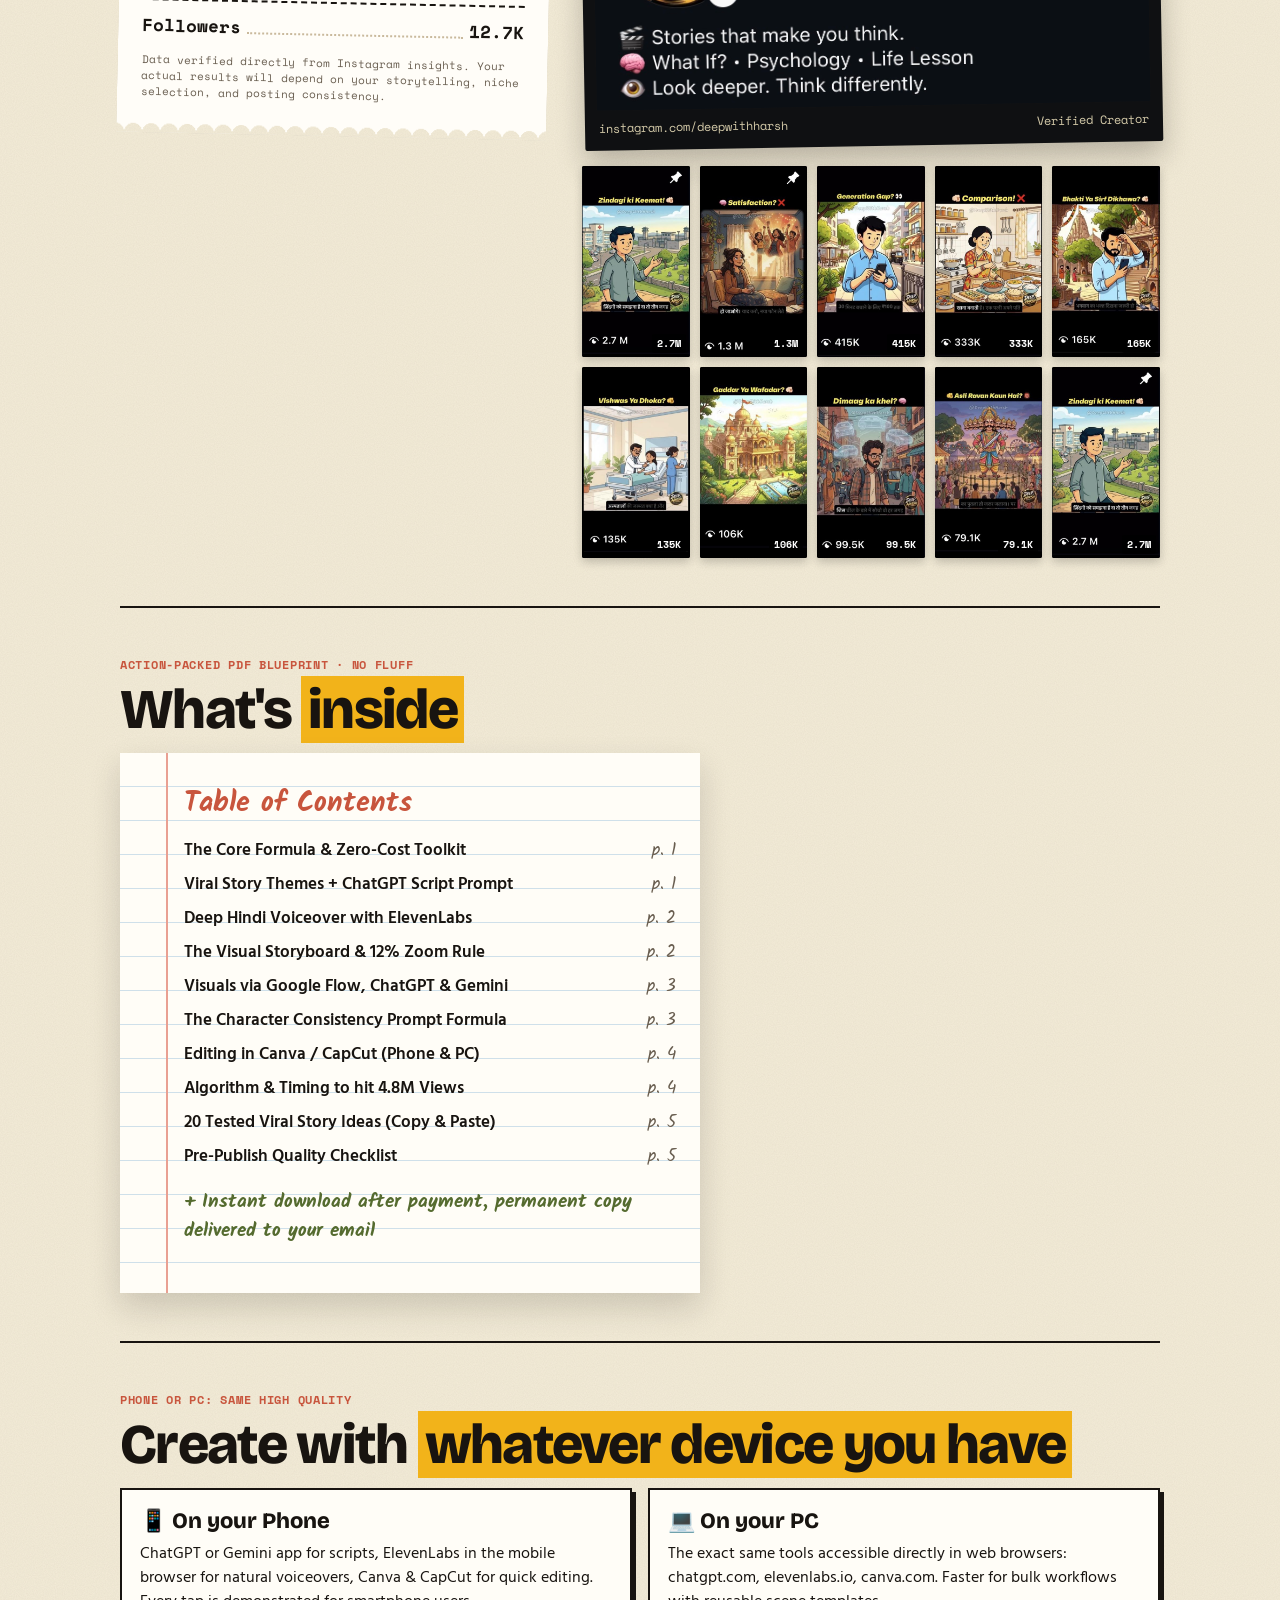
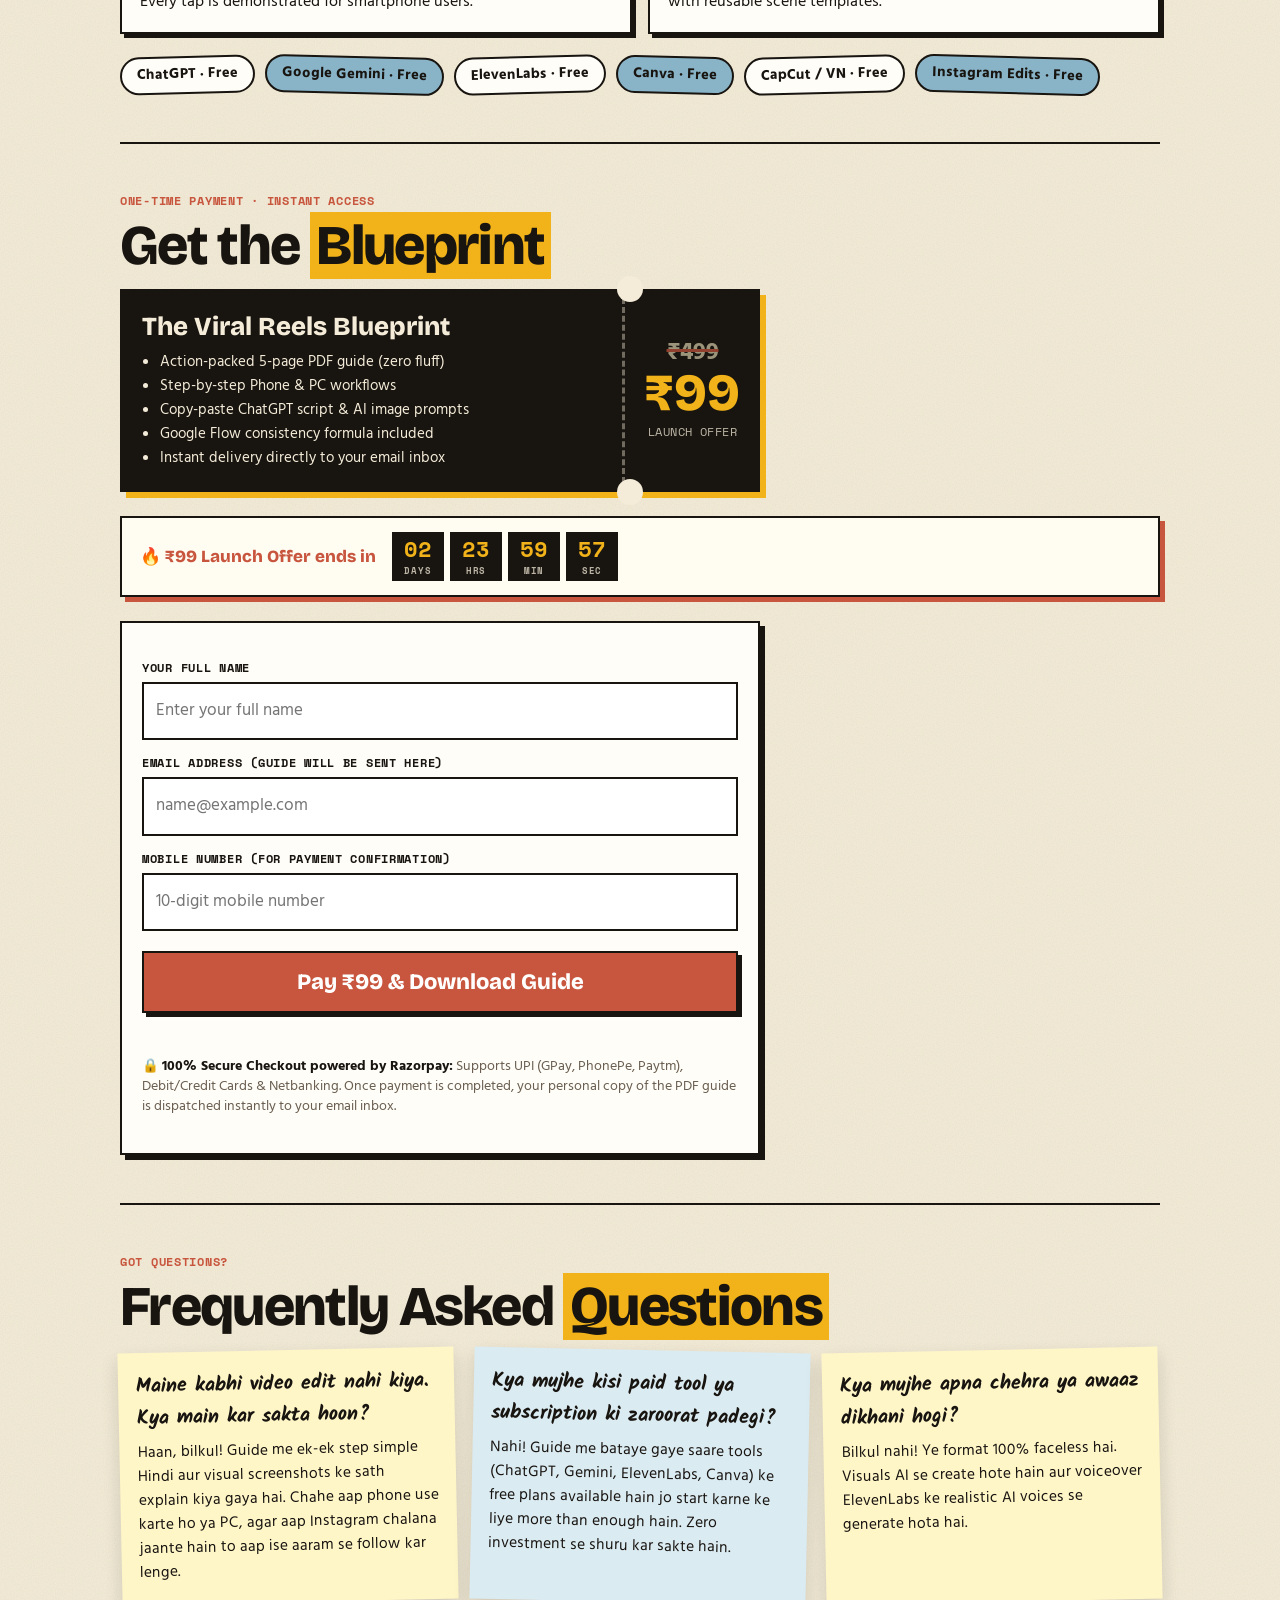
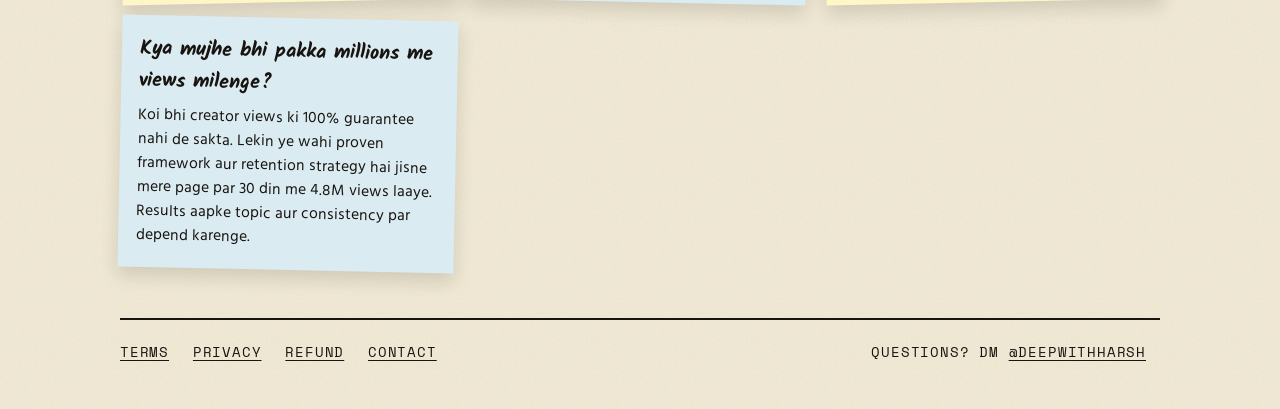
==== commit cf589121: "Update index.html" ====
--- a/index.html
+++ b/index.html
@@ -967,6 +967,13 @@
     $("pay").disabled = true;
     $("pay").textContent = "Opening secure payment…";
 
+    // Save customer details in session for instant fulfillment on thank-you page
+    try {
+      sessionStorage.setItem("dwh_name", name);
+      sessionStorage.setItem("dwh_email", email);
+      sessionStorage.setItem("dwh_phone", phone);
+    } catch(e) {}
+
     try {
       if (!S.api || S.api === "YOUR_GOOGLE_APPS_SCRIPT_URL_HERE") {
         // DEMO / TEST MODE
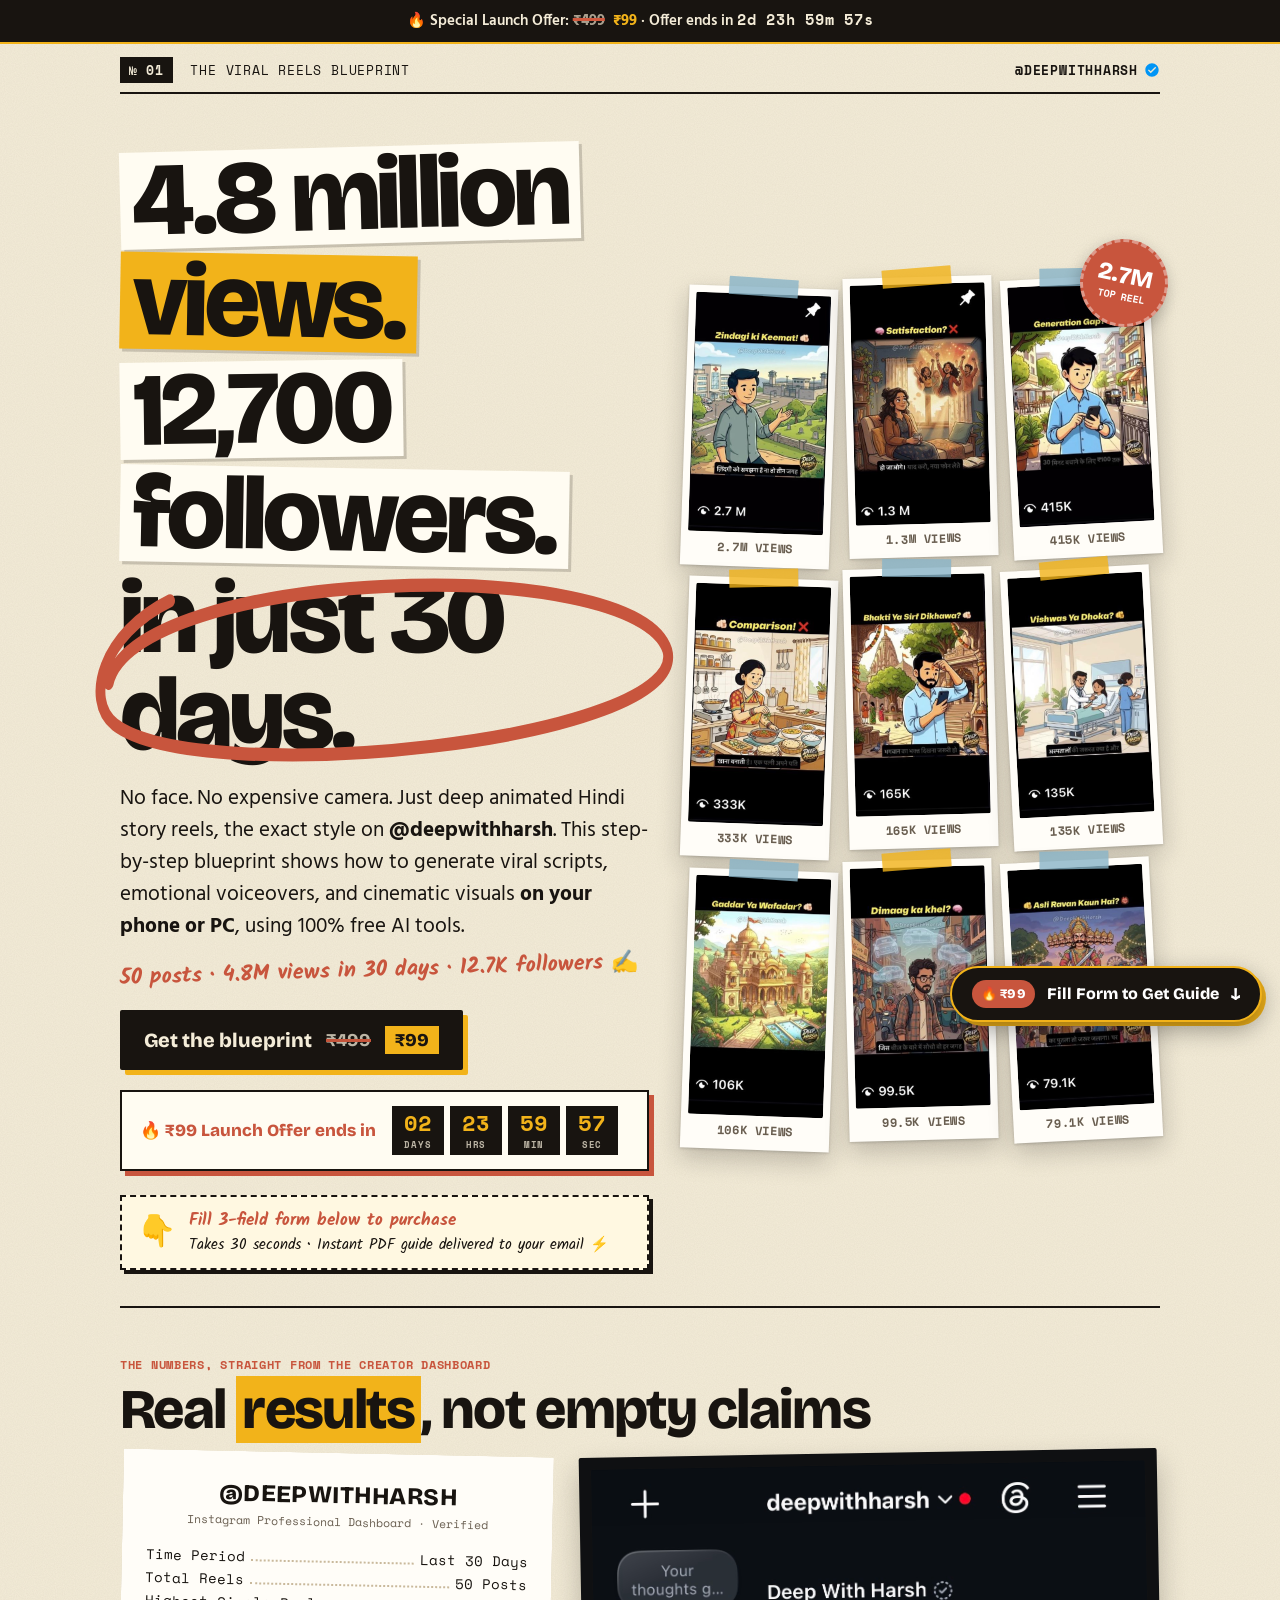
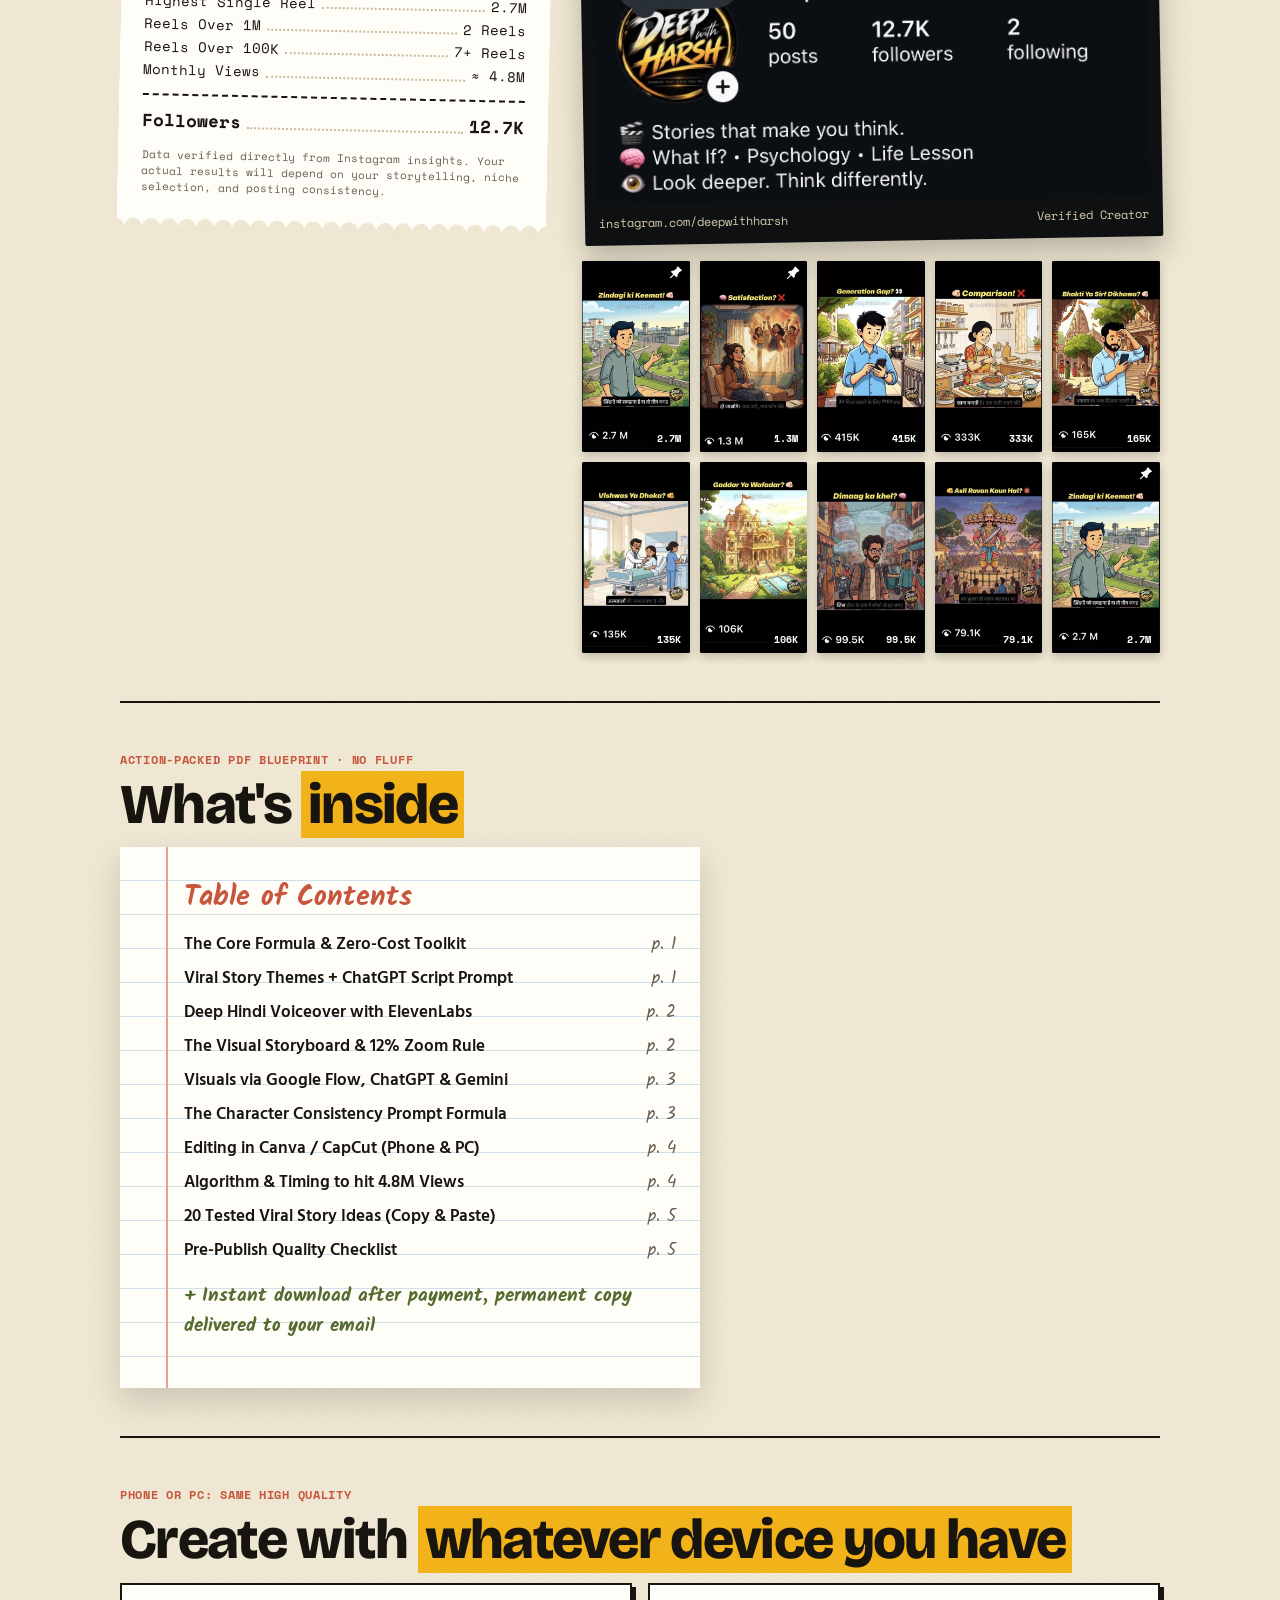
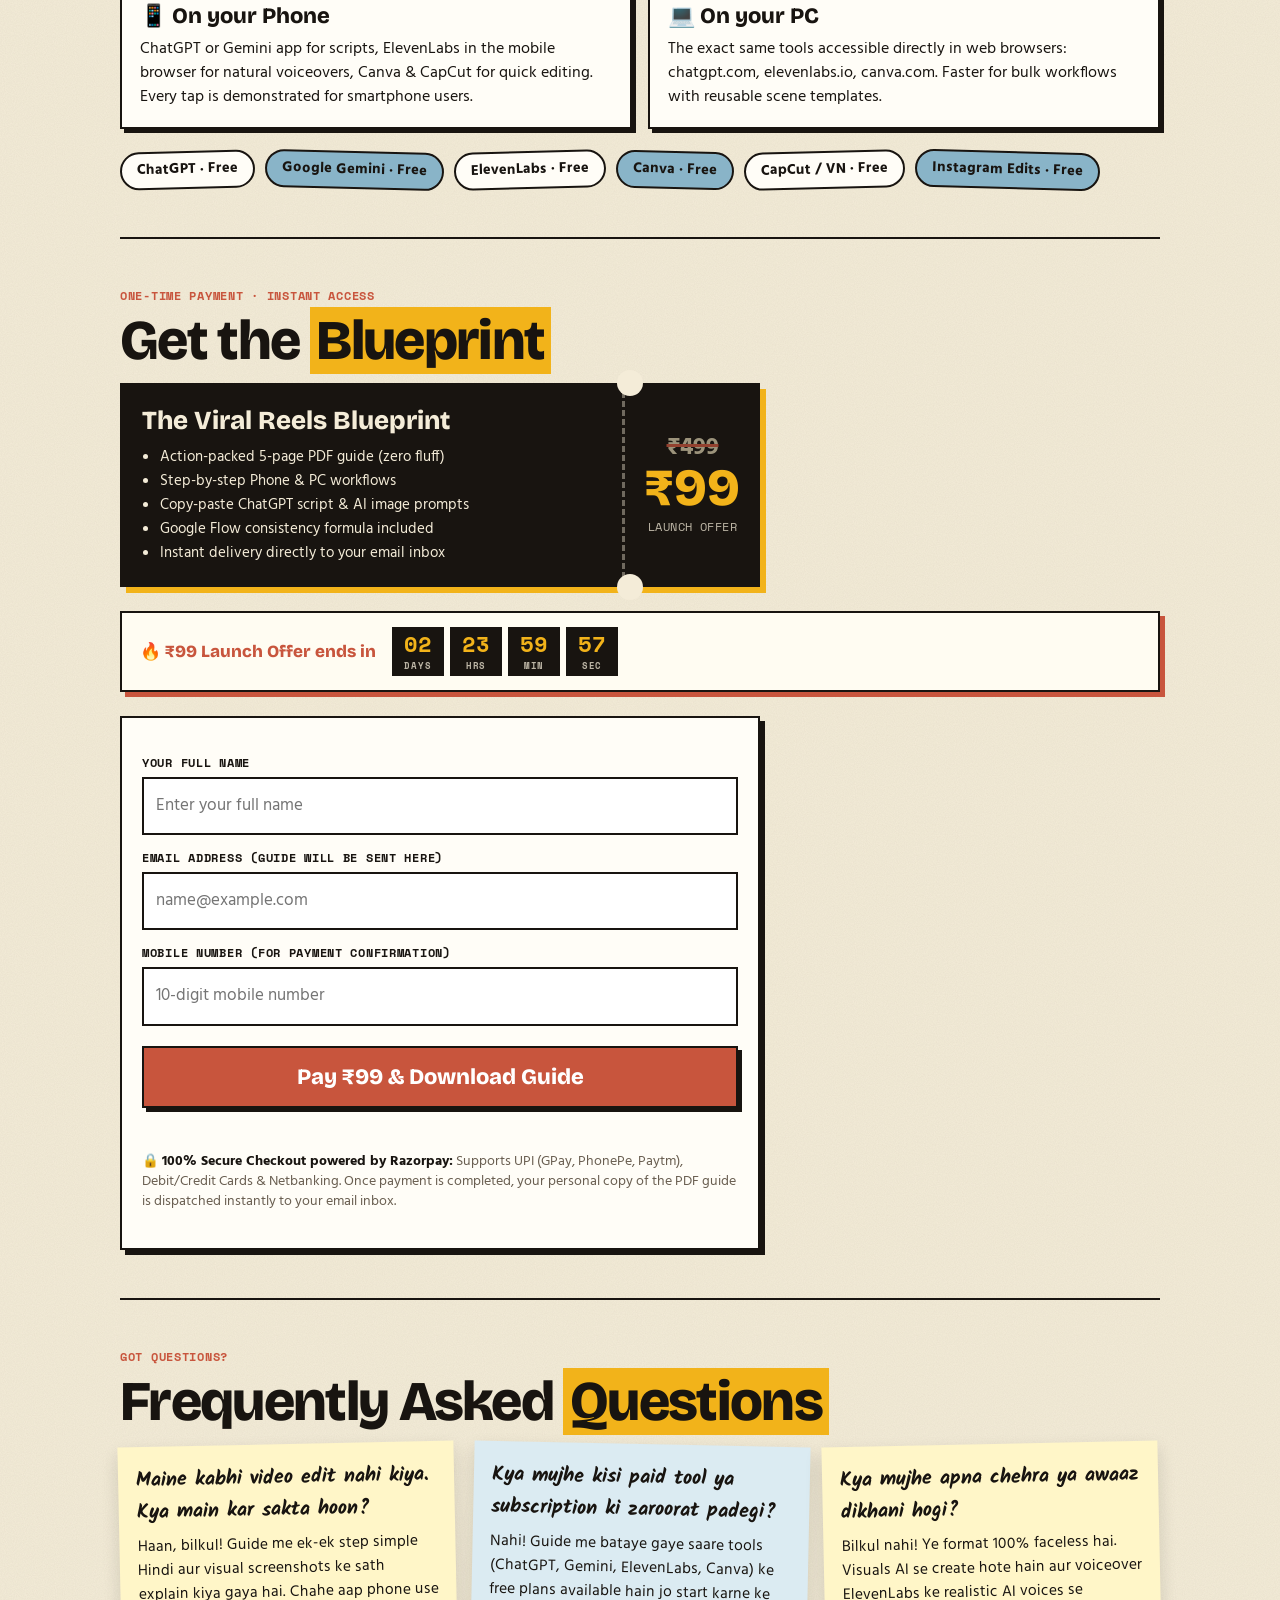
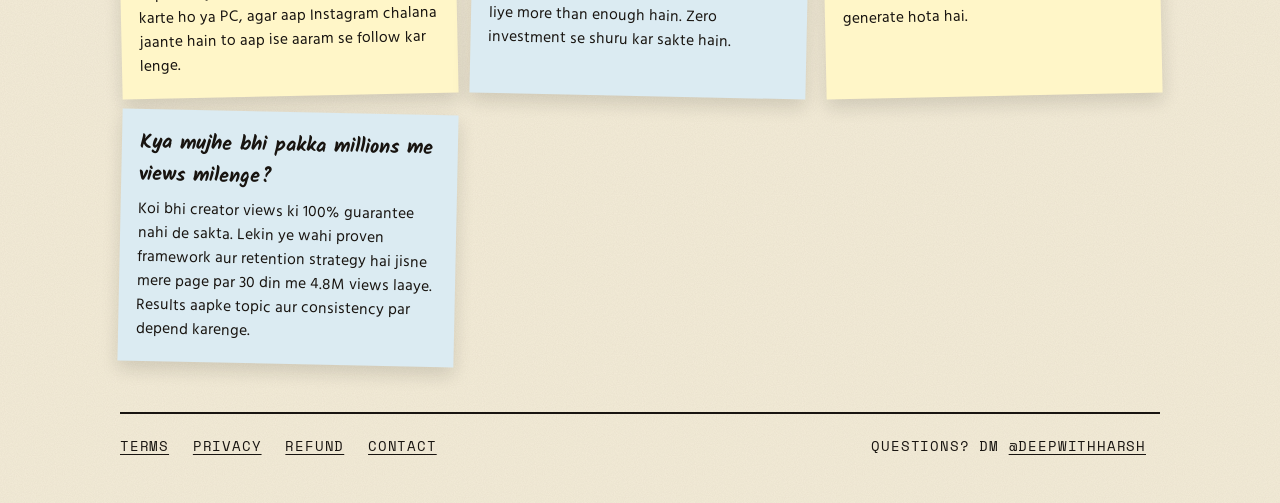
==== commit cfddbda6: "Update index.html" ====
--- a/index.html
+++ b/index.html
@@ -188,6 +188,109 @@
   letter-spacing:.1em;
 }
 
+/* Hero Indication Arrow & Card */
+.hero-indication{
+  display:block;
+  text-decoration:none;
+  background:#fff8e1;
+  border:2px dashed var(--ink);
+  padding:12px 16px;
+  margin:16px 0 20px;
+  color:var(--ink);
+  transition:transform .15s, background .15s, box-shadow .15s;
+  box-shadow:4px 4px 0 var(--ink);
+}
+.hero-indication:hover{
+  transform:translate(-2px, -2px);
+  background:#fff3c4;
+  box-shadow:6px 6px 0 var(--ink);
+}
+.hero-indication .badge-content{
+  display:flex;
+  align-items:center;
+  gap:14px;
+}
+.hero-indication .arrow-icon{
+  font-size:30px;
+  line-height:1;
+  animation:bounceDown 1.4s infinite ease-in-out;
+  display:inline-block;
+  flex-shrink:0;
+}
+@keyframes bounceDown{
+  0%, 100%{ transform:translateY(0); }
+  50%{ transform:translateY(7px); }
+}
+.hero-indication .hint-text{
+  font-size:15px;
+  line-height:1.4;
+}
+.hero-indication .hint-text b{
+  color:var(--ter);
+  font-size:17px;
+  display:block;
+  margin-bottom:2px;
+}
+
+/* Form Pulse Highlight Effect */
+@keyframes formPulse{
+  0%{ box-shadow:0 0 0 0 rgba(200,85,61,.8); }
+  50%{ box-shadow:0 0 0 16px rgba(200,85,61,0); }
+  100%{ box-shadow:5px 5px 0 var(--ink); }
+}
+.pulse-form{
+  animation:formPulse 1.2s ease-out 2;
+  border-color:var(--ter) !important;
+}
+
+/* Floating Sticky Buy Bar */
+.floating-bar{
+  position:fixed;
+  bottom:18px;
+  right:18px;
+  z-index:999;
+  background:var(--ink);
+  color:#fff;
+  border:2px solid var(--mus);
+  box-shadow:0 8px 24px rgba(0,0,0,.35), 4px 4px 0 var(--mus);
+  padding:12px 20px;
+  border-radius:40px;
+  display:flex;
+  align-items:center;
+  gap:12px;
+  text-decoration:none;
+  font-family:"Bricolage Grotesque",sans-serif;
+  font-weight:800;
+  font-size:16px;
+  transform:translateY(140px);
+  transition:transform .3s cubic-bezier(0.175,0.885,0.32,1.275);
+}
+.floating-bar.show{
+  transform:translateY(0);
+}
+.floating-bar .f-tag{
+  background:var(--ter);
+  color:#fff;
+  font-size:13px;
+  padding:4px 9px;
+  border-radius:20px;
+  letter-spacing:.02em;
+}
+.floating-bar:hover{
+  background:#261f18;
+  transform:translateY(-2px);
+}
+@media (max-width:560px){
+  .floating-bar{
+    left:14px;
+    right:14px;
+    bottom:14px;
+    justify-content:center;
+    padding:11px 16px;
+    font-size:15px;
+  }
+}
+
 /* Collage of Polaroid Reels */
 .collage{
   position:relative;
@@ -675,6 +778,17 @@
         <span class="lbl">🔥 ₹99 Launch Offer ends in</span>
         <div class="cells tmr" data-t="cells"></div>
       </div>
+
+      <!-- Direct Indication Arrow & Card to Form -->
+      <a class="hero-indication" href="#buy" title="Jump directly to checkout form">
+        <div class="badge-content">
+          <span class="arrow-icon">👇</span>
+          <div class="hint-text hand">
+            <b>Fill 3-field form below to purchase</b>
+            Takes 30 seconds &bull; Instant PDF guide delivered to your email ⚡
+          </div>
+        </div>
+      </a>
     </div>
 
     <!-- 9 Polaroid Reels Collage -->
@@ -967,11 +1081,14 @@
     $("pay").disabled = true;
     $("pay").textContent = "Opening secure payment…";
 
-    // Save customer details in session for instant fulfillment on thank-you page
+    // Save customer details in session and local storage for instant fulfillment on thank-you page
     try {
       sessionStorage.setItem("dwh_name", name);
       sessionStorage.setItem("dwh_email", email);
       sessionStorage.setItem("dwh_phone", phone);
+      localStorage.setItem("dwh_name", name);
+      localStorage.setItem("dwh_email", email);
+      localStorage.setItem("dwh_phone", phone);
     } catch(e) {}
 
     try {
@@ -1007,9 +1124,52 @@
       $("pay").textContent = "Pay ₹99 & Download Guide";
     }
   });
+
+  // Smooth scroll, pulse highlight, and auto-focus on form
+  document.querySelectorAll('a[href="#buy"]').forEach(link => {
+    link.addEventListener('click', (e) => {
+      e.preventDefault();
+      const target = document.getElementById('buy');
+      if (target) {
+        target.scrollIntoView({ behavior: 'smooth' });
+        const form = document.getElementById('form');
+        if (form) {
+          form.classList.remove('pulse-form');
+          void form.offsetWidth; // trigger reflow
+          form.classList.add('pulse-form');
+          setTimeout(() => {
+            const nameInput = document.getElementById('name');
+            if (nameInput) nameInput.focus();
+          }, 600);
+        }
+      }
+    });
+  });
+
+  // Floating sticky buy bar visibility on scroll
+  const floatingBar = document.getElementById('floating-bar');
+  const buySection = document.getElementById('buy');
+  if (floatingBar && buySection) {
+    window.addEventListener('scroll', () => {
+      const rect = buySection.getBoundingClientRect();
+      // Show floating bar after scrolling 350px, hide when form is visible
+      if (window.scrollY > 350 && rect.top > window.innerHeight - 80) {
+        floatingBar.classList.add('show');
+      } else {
+        floatingBar.classList.remove('show');
+      }
+    }, { passive: true });
+  }
 })();
 </script>
 
+<!-- Floating Quick Buy Sticky Bar on scroll -->
+<a href="#buy" class="floating-bar" id="floating-bar" title="Scroll down to checkout form">
+  <span class="f-tag">🔥 ₹99</span>
+  <span>Fill Form to Get Guide</span>
+  <span style="font-size:18px; line-height:1;">↓</span>
+</a>
+
 </body>
 </html>
 
